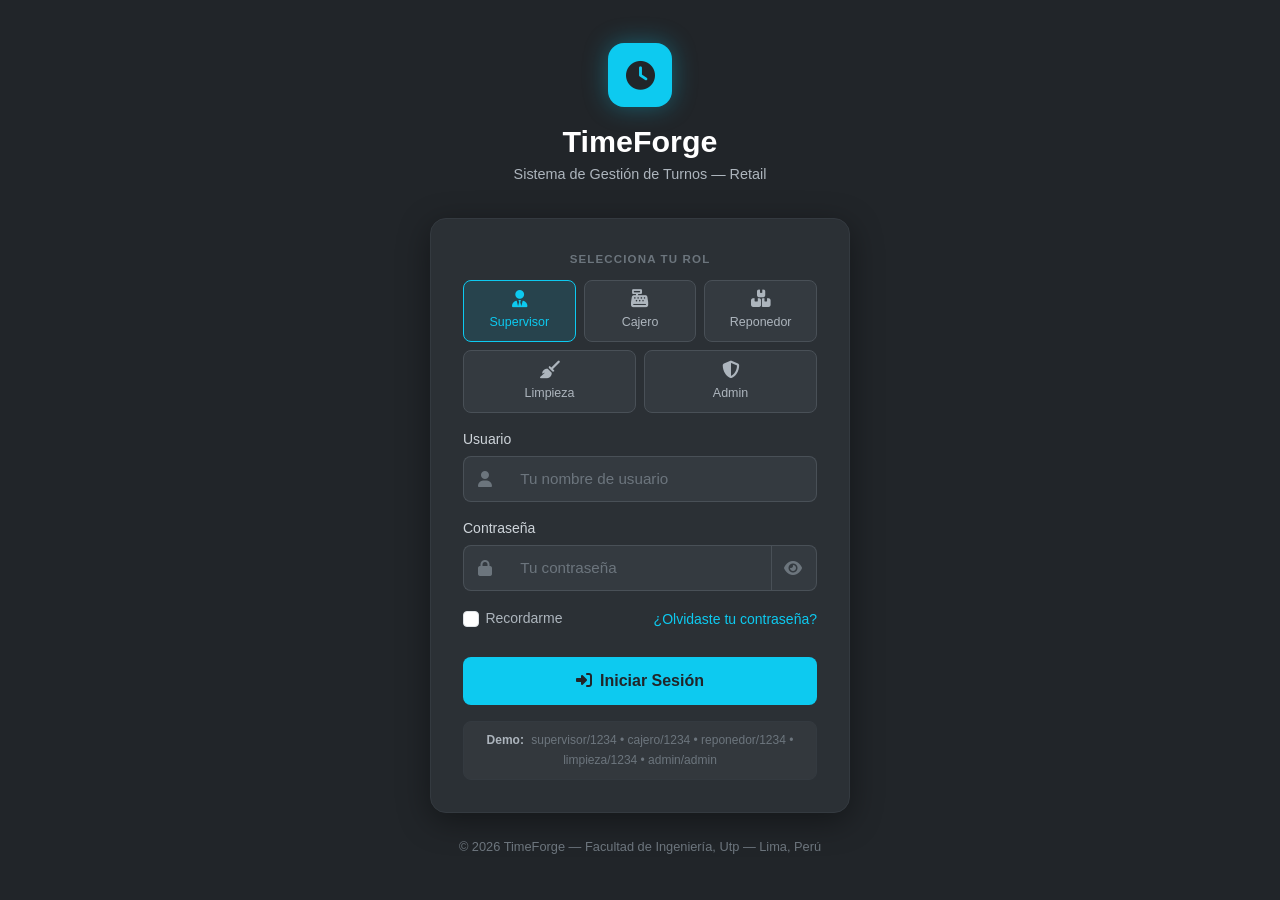
==== html/limpieza.html @ 8dce53a3 "Se actualizo" ====
<!DOCTYPE html>
<html lang="es">
<head>
    <meta charset="UTF-8">
    <meta name="viewport" content="width=device-width, initial-scale=1.0">
    <title>TimeForge - Mi Horario</title>
    <link href="https://cdn.jsdelivr.net/npm/bootstrap@5.3.0/dist/css/bootstrap.min.css" rel="stylesheet">
    <link rel="stylesheet" href="https://cdnjs.cloudflare.com/ajax/libs/font-awesome/6.4.0/css/all.min.css">
    <link rel="stylesheet" href="../css/style_limpieza.css">
</head>
<body>
<div class="d-flex" id="wrapper">

    <!-- SIDEBAR -->
    <aside class="bg-dark text-white" id="sidebar-wrapper">
        <div class="sidebar-heading text-center py-4 fw-bold border-bottom border-secondary">
            <i class="fa-solid fa-clock"></i> TimeForge
            <div class="role-badge mt-1">Limpieza</div>
        </div>
        <div class="list-group list-group-flush my-3">
            <a href="#" class="list-group-item list-group-item-action bg-dark text-white active" data-target="sec-mihorario">
                <i class="fa-solid fa-calendar-week me-2"></i> Mi Horario
            </a>
            <a href="#" class="list-group-item list-group-item-action bg-dark text-white" data-target="sec-resumen">
                <i class="fa-solid fa-chart-simple me-2"></i> Mi Resumen
            </a>
        </div>
    </aside>

    <!-- MAIN -->
    <main id="page-content-wrapper" class="bg-light w-100">

        <nav class="navbar bg-white border-bottom px-4 py-3 d-flex align-items-center">
            <button class="btn btn-outline-secondary me-3" id="menu-toggle"><i class="fa-solid fa-bars"></i></button>
            <h2 class="fs-5 m-0" id="vista-titulo">Mi Horario Semanal</h2>
            <div class="ms-auto d-flex align-items-center gap-3">
                <div class="text-end d-none d-md-block">
                    <div class="fw-semibold small" id="session-username">—</div>
                    <div class="text-muted small" id="session-role">—</div>
                </div>
                <div class="avatar-circle bg-purple"><i class="fa-solid fa-broom"></i></div>
                <button class="btn btn-outline-danger btn-sm" id="btn-logout">
                    <i class="fa-solid fa-right-from-bracket me-1"></i> Salir
                </button>
            </div>
        </nav>

        <div class="container-fluid p-4">

            <!-- MI HORARIO -->
            <section id="sec-mihorario" class="view-section">
                <div class="alert alert-purple mb-4">
                    <i class="fa-solid fa-broom me-2"></i>
                    Aquí puedes ver tus turnos asignados para la semana. Para cambios, contacta a tu supervisor.
                </div>
                <div class="card shadow-sm mb-4">
                    <div class="card-header fw-bold bg-white d-flex justify-content-between align-items-center">
                        <span><i class="fa-regular fa-calendar me-2"></i>Horario Semanal</span>
                        <span class="badge bg-purple rounded-pill" id="mis-horas">—</span>
                    </div>
                    <div class="card-body table-responsive">
                        <table class="table table-bordered text-center align-middle">
                            <thead class="table-light">
                                <tr>
                                    <th>Hora</th>
                                    <th>Lunes</th><th>Martes</th><th>Miércoles</th>
                                    <th>Jueves</th><th>Viernes</th><th>Sábado</th><th>Domingo</th>
                                </tr>
                            </thead>
                            <tbody id="mi-calendario-body"></tbody>
                        </table>
                    </div>
                </div>

                <div class="row g-3">
                    <div class="col-sm-4">
                        <div class="card text-center shadow-sm border-purple">
                            <div class="card-body">
                                <i class="fa-solid fa-calendar-check fs-2 text-purple mb-2"></i>
                                <div class="fs-3 fw-bold" id="res-turnos">—</div>
                                <div class="text-muted small">Turnos asignados</div>
                            </div>
                        </div>
                    </div>
                    <div class="col-sm-4">
                        <div class="card text-center shadow-sm border-purple">
                            <div class="card-body">
                                <i class="fa-solid fa-calendar-days fs-2 text-purple mb-2"></i>
                                <div class="fs-3 fw-bold" id="res-dias">—</div>
                                <div class="text-muted small">Días trabajados</div>
                            </div>
                        </div>
                    </div>
                    <div class="col-sm-4">
                        <div class="card text-center shadow-sm border-purple">
                            <div class="card-body">
                                <i class="fa-solid fa-user-clock fs-2 text-purple mb-2"></i>
                                <div class="fs-3 fw-bold" id="res-tipo">—</div>
                                <div class="text-muted small">Tipo de horario</div>
                            </div>
                        </div>
                    </div>
                </div>
            </section>

            <!-- RESUMEN -->
            <section id="sec-resumen" class="view-section" style="display:none;">
                <div class="card shadow-sm">
                    <div class="card-header fw-bold bg-white">Mi Resumen Laboral</div>
                    <div class="card-body">
                        <p class="text-muted">Resumen de tus actividades y turnos de limpieza asignados.</p>
                        <div class="alert alert-warning">
                            <i class="fa-solid fa-clock me-2"></i>
                            Próximo turno: <strong>Lunes 06:00 - 14:00</strong>
                        </div>
                        <div class="alert alert-info">
                            <i class="fa-solid fa-broom me-2"></i>
                            Recuerda registrar las áreas completadas al finalizar tu turno.
                        </div>
                    </div>
                </div>
            </section>

        </div>
    </main>
</div>

<script src="https://cdn.jsdelivr.net/npm/bootstrap@5.3.0/dist/js/bootstrap.bundle.min.js"></script>
<script src="../js/Auth.js"></script>
<script src="../js/Store.js"></script>
<script src="../js/limpieza.js"></script>
</body>
</html>
---- css/style_limpieza.css ----
/* style_limpieza.css — Panel Limpieza */
:root { --sidebar-width: 250px; --purple: #6f42c1; }
body { overflow-x: hidden; font-family: 'Segoe UI', sans-serif; background: #f8f9fa; }
#wrapper { min-height: 100vh; }
#sidebar-wrapper { min-height: 100vh; width: var(--sidebar-width); transition: margin 0.25s; flex-shrink: 0; }
@media (max-width: 768px) {
    #sidebar-wrapper { margin-left: calc(var(--sidebar-width) * -1); }
    #wrapper.toggled #sidebar-wrapper { margin-left: 0; }
}
.sidebar-heading { padding: 0.875rem 1.25rem; font-size: 1.1rem; }
.role-badge { display: inline-block; background: #6f42c1; color: #fff; font-size: 0.68rem; font-weight: 700; letter-spacing: 0.1em; text-transform: uppercase; padding: 2px 10px; border-radius: 999px; }
.list-group-item.active { background-color: #343a40 !important; border-left: 4px solid #6f42c1; color: #fff !important; }
.list-group-item:hover:not(.active) { background-color: #2b3035 !important; color: #fff !important; }
.avatar-circle { width: 36px; height: 36px; border-radius: 50%; display: flex; align-items: center; justify-content: center; font-size: 1rem; color: #fff; }
.bg-purple { background-color: #6f42c1 !important; }
.text-purple { color: #6f42c1 !important; }
.border-purple { border-color: #6f42c1 !important; }
.alert-purple { background: rgba(111,66,193,0.1); border: 1px solid rgba(111,66,193,0.3); color: #6f42c1; border-radius: 8px; padding: 0.75rem 1rem; }
.view-section { animation: fadeIn 0.2s ease; }
@keyframes fadeIn { from { opacity: 0; transform: translateY(6px); } to { opacity: 1; transform: translateY(0); } }
.table td, .table th { vertical-align: middle; }
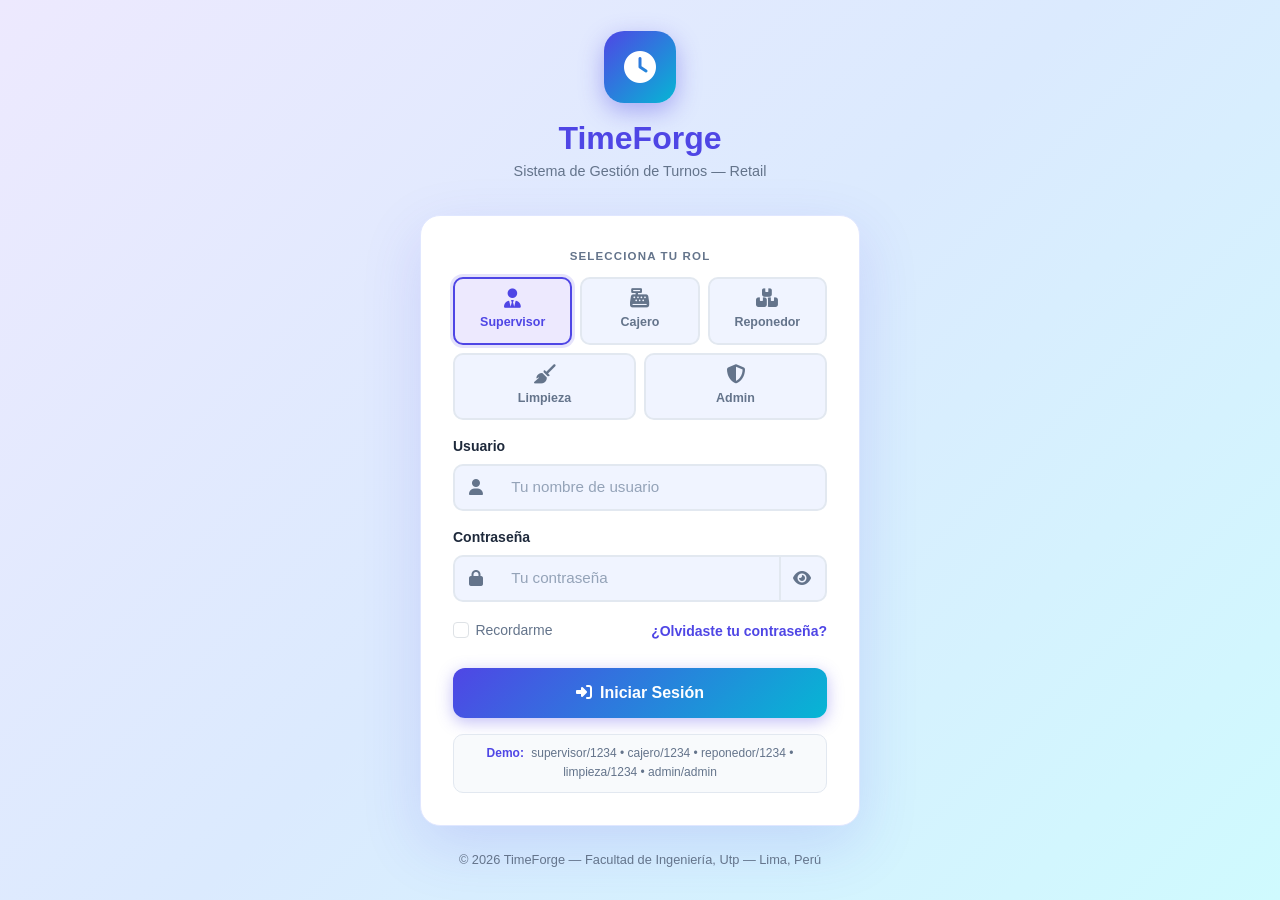
==== commit 03993923: "PAGINA V1" ====
--- a/html/limpieza.html
+++ b/html/limpieza.html
@@ -3,131 +3,92 @@
 <head>
     <meta charset="UTF-8">
     <meta name="viewport" content="width=device-width, initial-scale=1.0">
-    <title>TimeForge - Mi Horario</title>
+    <title>TimeForge - Limpieza</title>
     <link href="https://cdn.jsdelivr.net/npm/bootstrap@5.3.0/dist/css/bootstrap.min.css" rel="stylesheet">
     <link rel="stylesheet" href="https://cdnjs.cloudflare.com/ajax/libs/font-awesome/6.4.0/css/all.min.css">
     <link rel="stylesheet" href="../css/style_limpieza.css">
 </head>
 <body>
 <div class="d-flex" id="wrapper">
-
-    <!-- SIDEBAR -->
-    <aside class="bg-dark text-white" id="sidebar-wrapper">
-        <div class="sidebar-heading text-center py-4 fw-bold border-bottom border-secondary">
+    <aside id="sidebar-wrapper">
+        <div class="sidebar-heading text-center fw-bold">
             <i class="fa-solid fa-clock"></i> TimeForge
-            <div class="role-badge mt-1">Limpieza</div>
+            <div class="role-badge">Limpieza</div>
         </div>
-        <div class="list-group list-group-flush my-3">
-            <a href="#" class="list-group-item list-group-item-action bg-dark text-white active" data-target="sec-mihorario">
-                <i class="fa-solid fa-calendar-week me-2"></i> Mi Horario
-            </a>
-            <a href="#" class="list-group-item list-group-item-action bg-dark text-white" data-target="sec-resumen">
-                <i class="fa-solid fa-chart-simple me-2"></i> Mi Resumen
-            </a>
+        <div class="list-group list-group-flush my-2">
+            <a href="#" class="list-group-item list-group-item-action active" data-target="sec-mihorario"><i class="fa-solid fa-calendar-week me-2"></i> Mi Horario</a>
+            <a href="#" class="list-group-item list-group-item-action" data-target="sec-tickets"><i class="fa-solid fa-ticket me-2"></i> Mis Tickets</a>
+            <a href="#" class="list-group-item list-group-item-action" data-target="sec-resumen"><i class="fa-solid fa-chart-simple me-2"></i> Mi Resumen</a>
         </div>
     </aside>
 
-    <!-- MAIN -->
-    <main id="page-content-wrapper" class="bg-light w-100">
-
-        <nav class="navbar bg-white border-bottom px-4 py-3 d-flex align-items-center">
+    <main id="page-content-wrapper" class="w-100">
+        <nav class="navbar px-4">
             <button class="btn btn-outline-secondary me-3" id="menu-toggle"><i class="fa-solid fa-bars"></i></button>
-            <h2 class="fs-5 m-0" id="vista-titulo">Mi Horario Semanal</h2>
+            <h2 class="fs-5 m-0 fw-bold" id="vista-titulo">Mi Horario Semanal</h2>
             <div class="ms-auto d-flex align-items-center gap-3">
-                <div class="text-end d-none d-md-block">
-                    <div class="fw-semibold small" id="session-username">—</div>
-                    <div class="text-muted small" id="session-role">—</div>
-                </div>
+                <div class="text-end d-none d-md-block"><div class="fw-semibold small" id="session-username">—</div><div class="text-muted small" id="session-role">—</div></div>
                 <div class="avatar-circle bg-purple"><i class="fa-solid fa-broom"></i></div>
-                <button class="btn btn-outline-danger btn-sm" id="btn-logout">
-                    <i class="fa-solid fa-right-from-bracket me-1"></i> Salir
-                </button>
+                <button class="btn btn-outline-danger btn-sm" id="btn-logout"><i class="fa-solid fa-right-from-bracket me-1"></i> Salir</button>
             </div>
         </nav>
-
         <div class="container-fluid p-4">
 
-            <!-- MI HORARIO -->
             <section id="sec-mihorario" class="view-section">
-                <div class="alert alert-purple mb-4">
-                    <i class="fa-solid fa-broom me-2"></i>
-                    Aquí puedes ver tus turnos asignados para la semana. Para cambios, contacta a tu supervisor.
-                </div>
+                <div class="alert-purple mb-4"><i class="fa-solid fa-broom me-2"></i>Aquí puedes ver tus turnos. ¿Necesitas reportar algo? Crea un ticket.</div>
                 <div class="card shadow-sm mb-4">
-                    <div class="card-header fw-bold bg-white d-flex justify-content-between align-items-center">
+                    <div class="card-header d-flex justify-content-between align-items-center">
                         <span><i class="fa-regular fa-calendar me-2"></i>Horario Semanal</span>
                         <span class="badge bg-purple rounded-pill" id="mis-horas">—</span>
                     </div>
                     <div class="card-body table-responsive">
                         <table class="table table-bordered text-center align-middle">
-                            <thead class="table-light">
-                                <tr>
-                                    <th>Hora</th>
-                                    <th>Lunes</th><th>Martes</th><th>Miércoles</th>
-                                    <th>Jueves</th><th>Viernes</th><th>Sábado</th><th>Domingo</th>
-                                </tr>
-                            </thead>
+                            <thead class="table-light"><tr><th>Hora</th><th>Lunes</th><th>Martes</th><th>Miércoles</th><th>Jueves</th><th>Viernes</th><th>Sábado</th><th>Domingo</th></tr></thead>
                             <tbody id="mi-calendario-body"></tbody>
                         </table>
                     </div>
                 </div>
+                <div class="row g-3">
+                    <div class="col-sm-4"><div class="card text-center shadow-sm border-purple"><div class="card-body"><i class="fa-solid fa-calendar-check fs-2 text-purple mb-2"></i><div class="fs-3 fw-bold" id="res-turnos">—</div><div class="text-muted small">Turnos asignados</div></div></div></div>
+                    <div class="col-sm-4"><div class="card text-center shadow-sm border-purple"><div class="card-body"><i class="fa-solid fa-calendar-days fs-2 text-purple mb-2"></i><div class="fs-3 fw-bold" id="res-dias">—</div><div class="text-muted small">Días trabajados</div></div></div></div>
+                    <div class="col-sm-4"><div class="card text-center shadow-sm border-purple"><div class="card-body"><i class="fa-solid fa-user-clock fs-2 text-purple mb-2"></i><div class="fs-3 fw-bold" id="res-tipo">—</div><div class="text-muted small">Tipo de horario</div></div></div></div>
+                </div>
+            </section>
 
-                <div class="row g-3">
-                    <div class="col-sm-4">
-                        <div class="card text-center shadow-sm border-purple">
+            <!-- TICKETS -->
+            <section id="sec-tickets" class="view-section" style="display:none;">
+                <div class="row g-4">
+                    <div class="col-lg-4">
+                        <div class="card shadow-sm ticket-form-card">
+                            <div class="card-header"><i class="fa-solid fa-plus-circle me-2 text-purple"></i>Crear Nuevo Ticket</div>
                             <div class="card-body">
-                                <i class="fa-solid fa-calendar-check fs-2 text-purple mb-2"></i>
-                                <div class="fs-3 fw-bold" id="res-turnos">—</div>
-                                <div class="text-muted small">Turnos asignados</div>
+                                <div class="mb-3"><label class="form-label fw-semibold">Título</label><input type="text" class="form-control" id="tk-titulo" placeholder="Ej: Derrame en pasillo 4"></div>
+                                <div class="mb-3"><label class="form-label fw-semibold">Categoría</label><select class="form-select" id="tk-categoria"><option>Urgencia</option><option>Insumos</option><option>Turno</option><option>Consulta</option><option>Otro</option></select></div>
+                                <div class="mb-3"><label class="form-label fw-semibold">Prioridad</label><select class="form-select" id="tk-prioridad"><option>Alta</option><option>Media</option><option>Baja</option></select></div>
+                                <div class="mb-3"><label class="form-label fw-semibold">Descripción</label><textarea class="form-control" id="tk-descripcion" rows="3" placeholder="Describe el problema..."></textarea></div>
+                                <button class="btn-ticket" id="btn-crear-ticket"><i class="fa-solid fa-paper-plane me-2"></i>Enviar al Supervisor</button>
+                                <div class="alert alert-success mt-3 d-none" id="tk-success"><i class="fa-solid fa-check-circle me-2"></i>Ticket enviado.</div>
                             </div>
                         </div>
                     </div>
-                    <div class="col-sm-4">
-                        <div class="card text-center shadow-sm border-purple">
-                            <div class="card-body">
-                                <i class="fa-solid fa-calendar-days fs-2 text-purple mb-2"></i>
-                                <div class="fs-3 fw-bold" id="res-dias">—</div>
-                                <div class="text-muted small">Días trabajados</div>
-                            </div>
-                        </div>
-                    </div>
-                    <div class="col-sm-4">
-                        <div class="card text-center shadow-sm border-purple">
-                            <div class="card-body">
-                                <i class="fa-solid fa-user-clock fs-2 text-purple mb-2"></i>
-                                <div class="fs-3 fw-bold" id="res-tipo">—</div>
-                                <div class="text-muted small">Tipo de horario</div>
-                            </div>
+                    <div class="col-lg-8">
+                        <div class="card shadow-sm">
+                            <div class="card-header"><i class="fa-solid fa-list-check me-2"></i>Mis Tickets Enviados</div>
+                            <div class="card-body" id="lista-mis-tickets"><p class="text-muted text-center py-3">No tienes tickets aún.</p></div>
                         </div>
                     </div>
                 </div>
             </section>
 
-            <!-- RESUMEN -->
             <section id="sec-resumen" class="view-section" style="display:none;">
-                <div class="card shadow-sm">
-                    <div class="card-header fw-bold bg-white">Mi Resumen Laboral</div>
-                    <div class="card-body">
-                        <p class="text-muted">Resumen de tus actividades y turnos de limpieza asignados.</p>
-                        <div class="alert alert-warning">
-                            <i class="fa-solid fa-clock me-2"></i>
-                            Próximo turno: <strong>Lunes 06:00 - 14:00</strong>
-                        </div>
-                        <div class="alert alert-info">
-                            <i class="fa-solid fa-broom me-2"></i>
-                            Recuerda registrar las áreas completadas al finalizar tu turno.
-                        </div>
-                    </div>
-                </div>
+                <div class="card shadow-sm"><div class="card-header">Mi Resumen Laboral</div><div class="card-body"><p class="text-muted">Resumen de tus actividades de limpieza.</p><div class="alert alert-warning"><i class="fa-solid fa-clock me-2"></i>Próximo turno: <strong>Lunes 06:00 - 14:00</strong></div></div></div>
             </section>
-
         </div>
     </main>
 </div>
-
 <script src="https://cdn.jsdelivr.net/npm/bootstrap@5.3.0/dist/js/bootstrap.bundle.min.js"></script>
 <script src="../js/Auth.js"></script>
 <script src="../js/Store.js"></script>
 <script src="../js/limpieza.js"></script>
 </body>
-</html>
+</html>
--- a/css/style_limpieza.css
+++ b/css/style_limpieza.css
@@ -1,21 +1,50 @@
-/* style_limpieza.css — Panel Limpieza */
-:root { --sidebar-width: 250px; --purple: #6f42c1; }
-body { overflow-x: hidden; font-family: 'Segoe UI', sans-serif; background: #f8f9fa; }
-#wrapper { min-height: 100vh; }
-#sidebar-wrapper { min-height: 100vh; width: var(--sidebar-width); transition: margin 0.25s; flex-shrink: 0; }
-@media (max-width: 768px) {
-    #sidebar-wrapper { margin-left: calc(var(--sidebar-width) * -1); }
-    #wrapper.toggled #sidebar-wrapper { margin-left: 0; }
+:root {
+  --primary:   #7c3aed;
+  --accent:    #a78bfa;
+  --success:   #10b981;
+  --warning:   #f59e0b;
+  --danger:    #ef4444;
+  --bg:        #faf5ff;
+  --sidebar-from: #4c1d95;
+  --sidebar-to:   #5b21b6;
+  --text:      #1e293b;
+  --muted:     #64748b;
+  --border:    #ede9fe;
 }
-.sidebar-heading { padding: 0.875rem 1.25rem; font-size: 1.1rem; }
-.role-badge { display: inline-block; background: #6f42c1; color: #fff; font-size: 0.68rem; font-weight: 700; letter-spacing: 0.1em; text-transform: uppercase; padding: 2px 10px; border-radius: 999px; }
-.list-group-item.active { background-color: #343a40 !important; border-left: 4px solid #6f42c1; color: #fff !important; }
-.list-group-item:hover:not(.active) { background-color: #2b3035 !important; color: #fff !important; }
-.avatar-circle { width: 36px; height: 36px; border-radius: 50%; display: flex; align-items: center; justify-content: center; font-size: 1rem; color: #fff; }
-.bg-purple { background-color: #6f42c1 !important; }
-.text-purple { color: #6f42c1 !important; }
-.border-purple { border-color: #6f42c1 !important; }
-.alert-purple { background: rgba(111,66,193,0.1); border: 1px solid rgba(111,66,193,0.3); color: #6f42c1; border-radius: 8px; padding: 0.75rem 1rem; }
-.view-section { animation: fadeIn 0.2s ease; }
-@keyframes fadeIn { from { opacity: 0; transform: translateY(6px); } to { opacity: 1; transform: translateY(0); } }
-.table td, .table th { vertical-align: middle; }
+
+* { box-sizing: border-box; }
+body { margin: 0; font-family: 'Segoe UI', sans-serif; background: var(--bg); }
+
+#sidebar-wrapper {
+  min-height: 100vh; width: 260px; flex-shrink: 0;
+  background: linear-gradient(180deg, var(--sidebar-from) 0%, var(--sidebar-to) 100%);
+  transition: width 0.25s ease; overflow: hidden;
+}
+.sidebar-heading { color: #fff; font-size: 1.1rem; padding: 1.5rem 1rem; border-bottom: 1px solid rgba(255,255,255,0.15); }
+.role-badge { display: inline-block; background: rgba(167,139,250,0.3); color: #c4b5fd; border-radius: 20px; padding: 0.2rem 0.8rem; font-size: 0.7rem; font-weight: 700; letter-spacing: 0.08em; text-transform: uppercase; margin-top: 0.35rem; }
+.list-group-item { background: transparent !important; color: rgba(255,255,255,0.7) !important; border: none !important; padding: 0.85rem 1.25rem; font-size: 0.9rem; font-weight: 500; transition: all 0.2s; border-left: 3px solid transparent !important; }
+.list-group-item:hover { color: #fff !important; background: rgba(255,255,255,0.1) !important; }
+.list-group-item.active { color: #fff !important; background: rgba(255,255,255,0.15) !important; border-left-color: #a78bfa !important; }
+#wrapper.toggled #sidebar-wrapper { width: 0; }
+
+.navbar { background: #fff; border-bottom: 1px solid var(--border); padding: 0.85rem 1.5rem; display: flex; align-items: center; box-shadow: 0 1px 4px rgba(0,0,0,0.06); }
+.avatar-circle { width: 38px; height: 38px; border-radius: 50%; display: inline-flex; align-items: center; justify-content: center; color: white; font-size: 1rem; background: linear-gradient(135deg, var(--primary), var(--accent)); }
+
+.bg-purple { background: linear-gradient(135deg, var(--primary), var(--accent)) !important; }
+.text-purple { color: var(--primary) !important; }
+.border-purple { border-color: var(--primary) !important; }
+.badge.bg-purple { background: var(--primary) !important; }
+.alert-purple { background: #ede9fe; border: 1px solid #c4b5fd; color: var(--primary); border-radius: 10px; padding: 0.75rem 1rem; }
+
+.card { border: 1px solid var(--border); border-radius: 14px; background: white; }
+.card-header { background: white; border-bottom: 1px solid var(--border); border-radius: 14px 14px 0 0 !important; padding: 1rem 1.25rem; font-weight: 700; color: var(--text); }
+
+.ticket-form-card { border: 2px solid #c4b5fd; background: #faf5ff; }
+.btn-ticket { background: linear-gradient(135deg, var(--primary), var(--accent)); color: white; border: none; border-radius: 10px; padding: 0.7rem 1.5rem; font-weight: 700; cursor: pointer; width: 100%; font-size: 0.95rem; transition: all 0.2s; }
+.btn-ticket:hover { transform: translateY(-1px); box-shadow: 0 4px 14px rgba(124,58,237,0.4); }
+
+.ticket-badge-pendiente  { background: #fef3c7; color: #92400e; border-radius: 6px; padding: 0.2rem 0.6rem; font-size: 0.72rem; font-weight: 700; }
+.ticket-badge-proceso    { background: #dbeafe; color: #1e40af; border-radius: 6px; padding: 0.2rem 0.6rem; font-size: 0.72rem; font-weight: 700; }
+.ticket-badge-resuelto   { background: #d1fae5; color: #065f46; border-radius: 6px; padding: 0.2rem 0.6rem; font-size: 0.72rem; font-weight: 700; }
+.ticket-item { border: 1px solid var(--border); border-radius: 10px; padding: 0.9rem 1rem; margin-bottom: 0.6rem; background: white; }
+.ticket-item:hover { border-color: #c4b5fd; }
